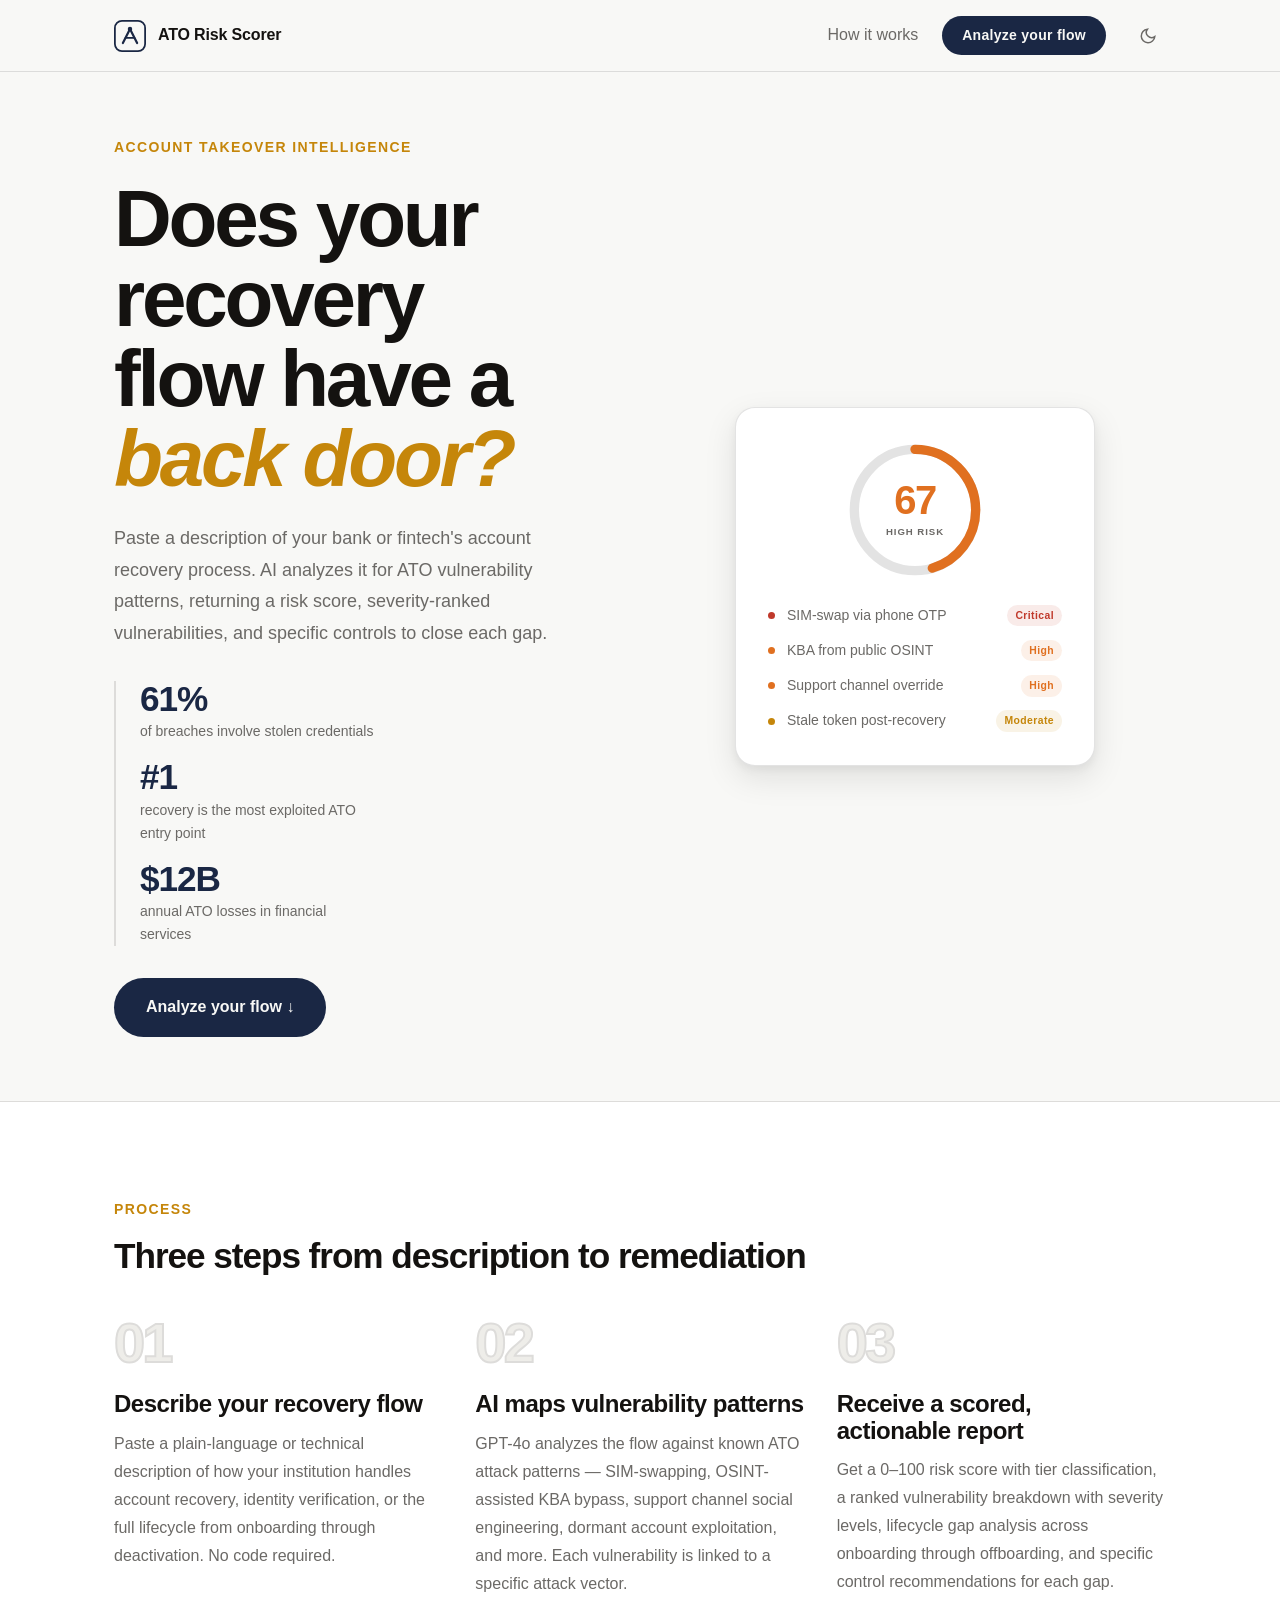
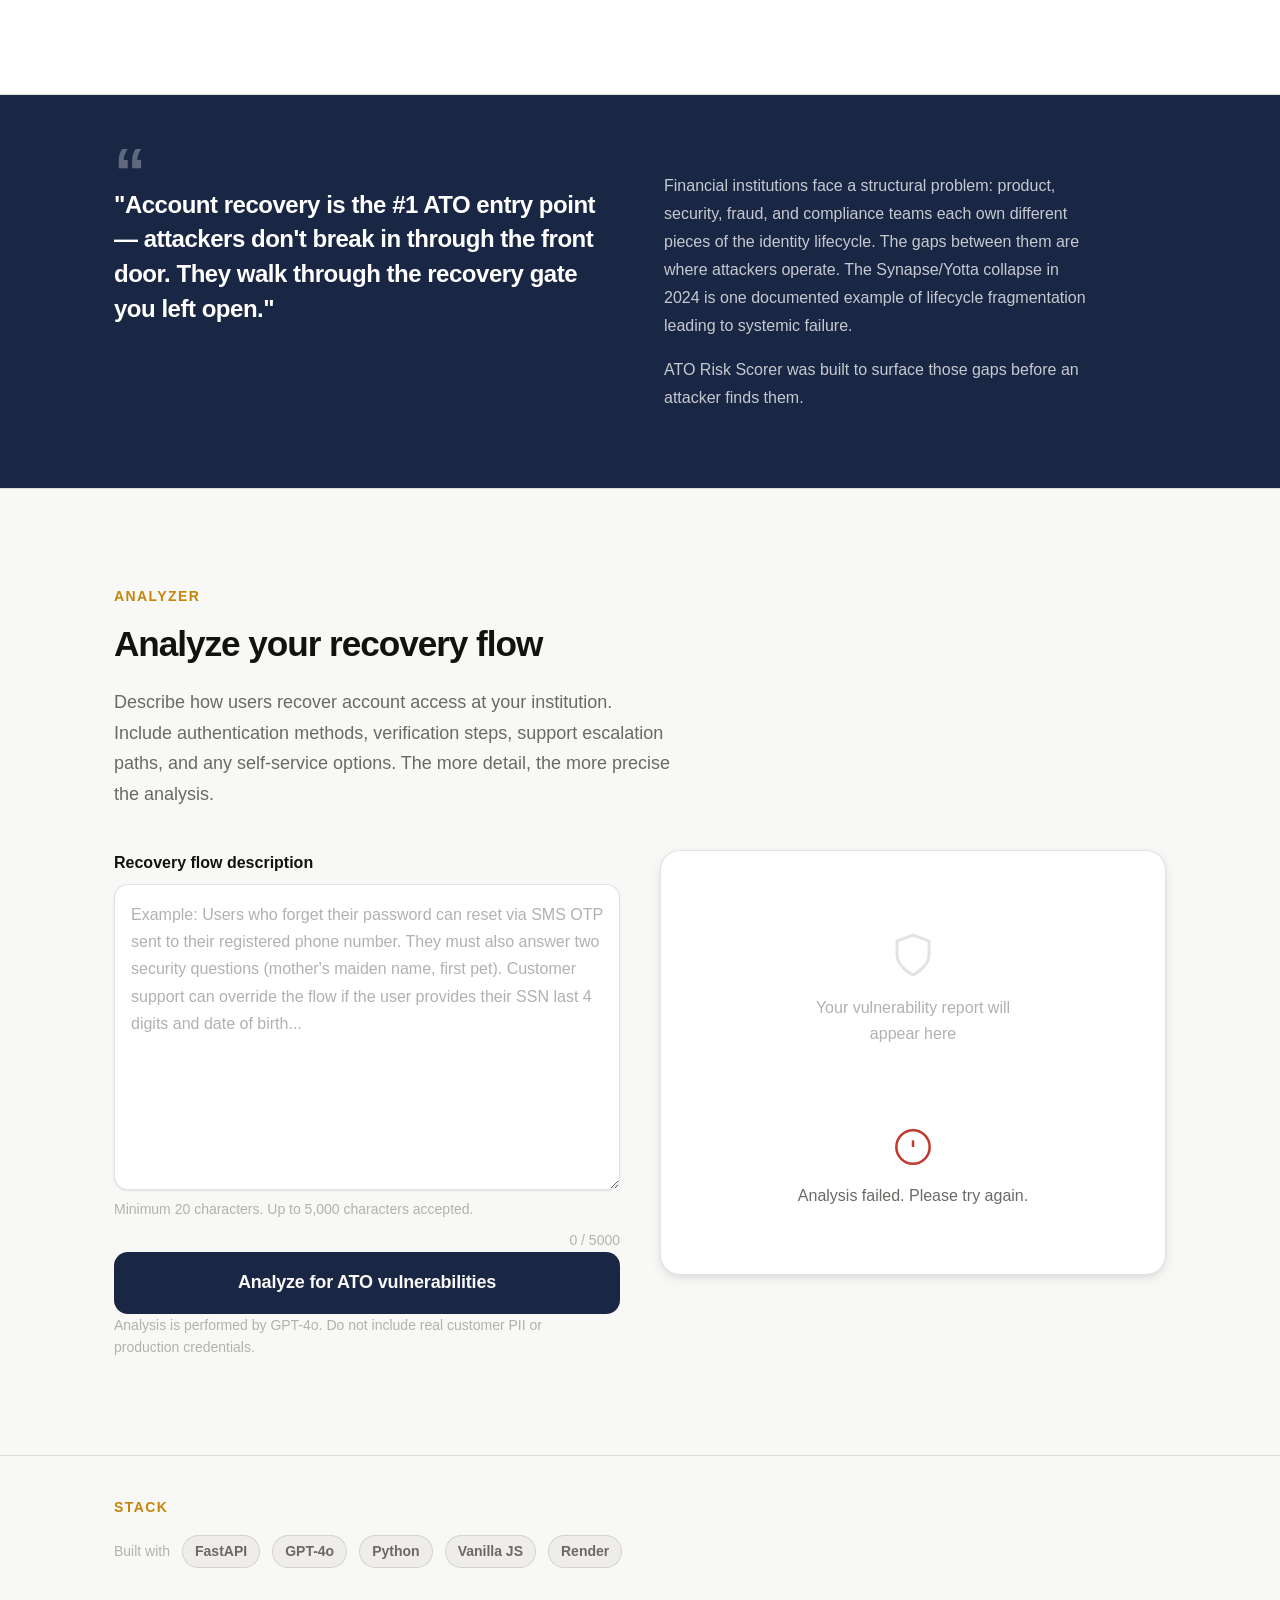
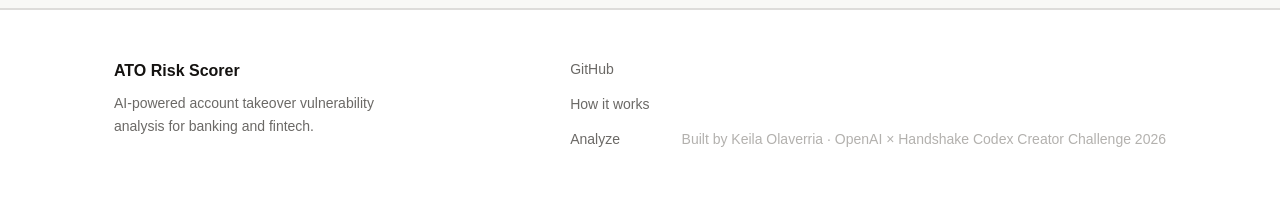
==== index.html @ 168bdf67 "Deploy: GitHub Pages static frontend Polished single-page frontend for ATO Risk Scorer. API calls ha" ====
<!DOCTYPE html>
<html lang="en" data-theme="light">
<head>
  <meta charset="UTF-8" />
  <meta name="viewport" content="width=device-width, initial-scale=1.0" />
  <title>ATO Risk Scorer — Account Takeover Vulnerability Analysis</title>
  <meta name="description" content="Paste your bank or fintech's account recovery flow and get an AI-powered risk score, vulnerability breakdown, and remediation controls in seconds." />
  <meta property="og:title" content="ATO Risk Scorer" />
  <meta property="og:description" content="AI-powered account takeover vulnerability analysis for banking and fintech recovery flows." />
  <meta property="og:type" content="website" />

  <!-- Fonts: Cabinet Grotesk (display) + Satoshi (body) via Fontshare -->
  <link href="https://api.fontshare.com/v2/css?f[]=cabinet-grotesk@400,500,600,700,800,900&f[]=satoshi@300,400,500,700&display=swap" rel="stylesheet" />

  <link rel="stylesheet" href="styles.css" />
  <link rel="icon" href="favicon.svg" type="image/svg+xml" />
</head>
<body>

  <!-- NAV -->
  <header class="nav" role="banner">
    <div class="nav-inner">
      <a href="/" class="nav-logo" aria-label="ATO Risk Scorer home">
        <svg class="logo-mark" viewBox="0 0 36 36" fill="none" aria-hidden="true">
          <rect x="1" y="1" width="34" height="34" rx="8" stroke="currentColor" stroke-width="2"/>
          <path d="M10 26 L18 10 L26 26" stroke="currentColor" stroke-width="2.5" stroke-linecap="round" stroke-linejoin="round"/>
          <path d="M13 20 L23 20" stroke="currentColor" stroke-width="2" stroke-linecap="round"/>
          <circle cx="18" cy="10" r="2.5" fill="currentColor"/>
        </svg>
        <span class="logo-text">ATO Risk Scorer</span>
      </a>
      <nav class="nav-links" aria-label="Primary navigation">
        <a href="#how-it-works">How it works</a>
        <a href="#analyze" class="nav-cta">Analyze your flow</a>
      </nav>
      <button class="theme-toggle" data-theme-toggle aria-label="Switch to dark mode" title="Toggle theme">
        <svg width="18" height="18" viewBox="0 0 24 24" fill="none" stroke="currentColor" stroke-width="2"><path d="M21 12.79A9 9 0 1 1 11.21 3 7 7 0 0 0 21 12.79z"/></svg>
      </button>
    </div>
  </header>

  <main id="main-content">

    <!-- HERO -->
    <section class="hero" aria-labelledby="hero-headline">
      <div class="hero-inner">
        <div class="hero-left">
        <div class="hero-label">Account Takeover Intelligence</div>
        <h1 class="hero-headline" id="hero-headline">
          Does your recovery<br/>flow have a<br/>
          <em class="headline-accent">back door?</em>
        </h1>
        <p class="hero-sub">
          Paste a description of your bank or fintech's account recovery process.
          AI analyzes it for ATO vulnerability patterns, returning a risk score,
          severity-ranked vulnerabilities, and specific controls to close each gap.
        </p>
        <div class="hero-stats">
          <div class="stat">
            <span class="stat-num">61%</span>
            <span class="stat-label">of breaches involve stolen credentials</span>
          </div>
          <div class="stat">
            <span class="stat-num">#1</span>
            <span class="stat-label">recovery is the most exploited ATO entry point</span>
          </div>
          <div class="stat">
            <span class="stat-num">$12B</span>
            <span class="stat-label">annual ATO losses in financial services</span>
          </div>
        </div>
        <a href="#analyze" class="btn-primary hero-cta">Analyze your flow &darr;</a>
      </div>
      <div class="hero-visual" aria-hidden="true">
        <div class="risk-gauge-demo">
          <div class="gauge-ring">
            <svg viewBox="0 0 120 120" class="gauge-svg">
              <circle cx="60" cy="60" r="52" fill="none" stroke="var(--color-border)" stroke-width="8"/>
              <circle cx="60" cy="60" r="52" fill="none" stroke="var(--color-risk-high)"
                stroke-width="8" stroke-dasharray="230 327" stroke-dashoffset="82"
                stroke-linecap="round" class="gauge-arc"/>
            </svg>
            <div class="gauge-label">
              <span class="gauge-score">67</span>
              <span class="gauge-tier">HIGH RISK</span>
            </div>
          </div>
          <div class="demo-vulns">
            <div class="demo-vuln critical">
              <span class="vuln-dot"></span>
              <span>SIM-swap via phone OTP</span>
              <span class="vuln-sev">Critical</span>
            </div>
            <div class="demo-vuln high">
              <span class="vuln-dot"></span>
              <span>KBA from public OSINT</span>
              <span class="vuln-sev">High</span>
            </div>
            <div class="demo-vuln high">
              <span class="vuln-dot"></span>
              <span>Support channel override</span>
              <span class="vuln-sev">High</span>
            </div>
            <div class="demo-vuln moderate">
              <span class="vuln-dot"></span>
              <span>Stale token post-recovery</span>
              <span class="vuln-sev">Moderate</span>
            </div>
          </div>
        </div>
      </div>
    </section>

    <!-- HOW IT WORKS -->
    <section class="how-it-works" id="how-it-works" aria-labelledby="hiw-title">
      <div class="section-inner">
        <div class="section-label">Process</div>
        <h2 class="section-title" id="hiw-title">Three steps from description to remediation</h2>
        <div class="steps">
          <div class="step">
            <div class="step-num">01</div>
            <div class="step-content">
              <h3>Describe your recovery flow</h3>
              <p>Paste a plain-language or technical description of how your institution handles account recovery, identity verification, or the full lifecycle from onboarding through deactivation. No code required.</p>
            </div>
          </div>
          <div class="step">
            <div class="step-num">02</div>
            <div class="step-content">
              <h3>AI maps vulnerability patterns</h3>
              <p>GPT-4o analyzes the flow against known ATO attack patterns — SIM-swapping, OSINT-assisted KBA bypass, support channel social engineering, dormant account exploitation, and more. Each vulnerability is linked to a specific attack vector.</p>
            </div>
          </div>
          <div class="step">
            <div class="step-num">03</div>
            <div class="step-content">
              <h3>Receive a scored, actionable report</h3>
              <p>Get a 0–100 risk score with tier classification, a ranked vulnerability breakdown with severity levels, lifecycle gap analysis across onboarding through offboarding, and specific control recommendations for each gap.</p>
            </div>
          </div>
        </div>
      </div>
    </section>

    <!-- CONTEXT CALLOUT -->
    <section class="callout-strip" aria-label="Why this matters">
      <div class="section-inner">
        <blockquote class="callout-quote">
          <p>"Account recovery is the #1 ATO entry point — attackers don't break in through the front door. They walk through the recovery gate you left open."</p>
        </blockquote>
        <div class="callout-context">
          <p>Financial institutions face a structural problem: product, security, fraud, and compliance teams each own different pieces of the identity lifecycle. The gaps between them are where attackers operate. The Synapse/Yotta collapse in 2024 is one documented example of lifecycle fragmentation leading to systemic failure.</p>
          <p>ATO Risk Scorer was built to surface those gaps before an attacker finds them.</p>
        </div>
      </div>
    </section>

    <!-- ANALYZER -->
    <section class="analyzer-section" id="analyze" aria-labelledby="analyzer-title">
      <div class="section-inner">
        <div class="section-label">Analyzer</div>
        <h2 class="section-title" id="analyzer-title">Analyze your recovery flow</h2>
        <p class="section-sub">Describe how users recover account access at your institution. Include authentication methods, verification steps, support escalation paths, and any self-service options. The more detail, the more precise the analysis.</p>

        <div class="analyzer-layout">
          <div class="analyzer-form-col">
            <form id="analyze-form" novalidate>
              <div class="form-group">
                <label for="flow-input">Recovery flow description</label>
                <textarea
                  id="flow-input"
                  name="flow_description"
                  rows="10"
                  placeholder="Example: Users who forget their password can reset via SMS OTP sent to their registered phone number. They must also answer two security questions (mother's maiden name, first pet). Customer support can override the flow if the user provides their SSN last 4 digits and date of birth..."
                  required
                  minlength="20"
                  maxlength="5000"
                  aria-describedby="flow-hint"
                ></textarea>
                <span class="form-hint" id="flow-hint">Minimum 20 characters. Up to 5,000 characters accepted.</span>
                <div class="char-count" aria-live="polite"><span id="char-num">0</span> / 5000</div>
              </div>
              <button type="submit" class="btn-primary submit-btn" id="submit-btn">
                <span class="btn-text">Analyze for ATO vulnerabilities</span>
                <span class="btn-loading" hidden>
                  <svg class="spinner" viewBox="0 0 24 24" fill="none" aria-hidden="true">
                    <circle cx="12" cy="12" r="10" stroke="currentColor" stroke-width="3" stroke-dasharray="31.4" stroke-dashoffset="10"/>
                  </svg>
                  Analyzing...
                </span>
              </button>
              <p class="form-disclaimer">Analysis is performed by GPT-4o. Do not include real customer PII or production credentials.</p>
            </form>
          </div>

          <!-- RESULTS PANEL -->
          <div class="results-col" id="results-panel" aria-live="polite" aria-atomic="true">
            <div class="results-empty" id="results-empty">
              <svg width="48" height="48" viewBox="0 0 24 24" fill="none" stroke="currentColor" stroke-width="1.5" aria-hidden="true"><path d="M12 22s8-4 8-10V5l-8-3-8 3v7c0 6 8 10 8 10z"/></svg>
              <p>Your vulnerability report will appear here</p>
            </div>

            <div class="results-content" id="results-content" hidden>
              <!-- Score header -->
              <div class="score-header" id="score-header">
                <div class="score-ring-wrap">
                  <svg class="score-ring" viewBox="0 0 120 120" aria-hidden="true">
                    <circle cx="60" cy="60" r="52" fill="none" stroke="var(--color-border)" stroke-width="8"/>
                    <circle cx="60" cy="60" r="52" fill="none" stroke="var(--score-arc-color, var(--color-risk-high))"
                      stroke-width="8" stroke-dasharray="0 327" stroke-dashoffset="82"
                      stroke-linecap="round" class="score-arc" id="score-arc"/>
                  </svg>
                  <div class="score-ring-label">
                    <span class="score-number" id="score-number">0</span>
                    <span class="score-unit">/ 100</span>
                  </div>
                </div>
                <div class="score-meta">
                  <div class="score-tier" id="score-tier">—</div>
                  <p class="score-summary" id="score-summary"></p>
                </div>
              </div>

              <!-- Lifecycle gaps -->
              <div class="lifecycle-section">
                <h3 class="results-section-title">Lifecycle Gap Analysis</h3>
                <div class="lifecycle-grid" id="lifecycle-grid"></div>
              </div>

              <!-- Vulnerabilities -->
              <div class="vulnerabilities-section">
                <h3 class="results-section-title">Vulnerability Breakdown</h3>
                <div class="vuln-list" id="vuln-list"></div>
              </div>

              <!-- Controls -->
              <div class="controls-section">
                <h3 class="results-section-title">Priority Controls</h3>
                <ul class="controls-list" id="controls-list"></ul>
              </div>
            </div>

            <!-- Error state -->
            <div class="results-error" id="results-error" hidden>
              <svg width="40" height="40" viewBox="0 0 24 24" fill="none" stroke="currentColor" stroke-width="1.5" aria-hidden="true"><circle cx="12" cy="12" r="10"/><line x1="12" y1="8" x2="12" y2="12"/><line x1="12" y1="16" x2="12.01" y2="16"/></svg>
              <p id="error-message">Analysis failed. Please try again.</p>
            </div>
          </div>
        </div>
      </div>
    </section>

    <!-- BUILT WITH -->
    <section class="built-with" aria-label="Technology stack">
      <div class="section-inner">
        <div class="section-label">Stack</div>
        <div class="built-with-row">
          <span>Built with</span>
          <span class="stack-tag">FastAPI</span>
          <span class="stack-tag">GPT-4o</span>
          <span class="stack-tag">Python</span>
          <span class="stack-tag">Vanilla JS</span>
          <span class="stack-tag">Render</span>
        </div>
      </div>
    </section>

  </main>

  <!-- FOOTER -->
  <footer class="footer" role="contentinfo">
    <div class="footer-inner">
      <div class="footer-brand">
        <span class="footer-logo-text">ATO Risk Scorer</span>
        <p>AI-powered account takeover vulnerability analysis for banking and fintech.</p>
      </div>
      <div class="footer-links">
        <a href="https://github.com/Keila0323/ato-risk-scorer" target="_blank" rel="noopener noreferrer">GitHub</a>
        <a href="#how-it-works">How it works</a>
        <a href="#analyze">Analyze</a>
      </div>
      <p class="footer-credit">Built by Keila Olaverria &middot; OpenAI × Handshake Codex Creator Challenge 2026</p>
    </div>
  </footer>

  <script src="app.js" defer></script>
</body>
</html>
---- styles.css ----
/* ============================================================
   ATO RISK SCORER — Design System
   Palette: Deep slate navy + white + amber accent
   Concept: Financial security intelligence — precise, authoritative, clean
   Fonts: Cabinet Grotesk (display) + Satoshi (body)
   ============================================================ */

/* --- TOKENS --- */
:root,
[data-theme='light'] {
  /* Surfaces */
  --color-bg: #f8f8f6;
  --color-surface: #ffffff;
  --color-surface-2: #f4f3f0;
  --color-surface-offset: #eeede9;
  --color-surface-dynamic: #e5e4e0;
  --color-divider: #dddcda;
  --color-border: rgba(30, 28, 24, 0.12);

  /* Text */
  --color-text: #141210;
  --color-text-muted: #6b6966;
  --color-text-faint: #b3b1ae;
  --color-text-inverse: #f8f8f6;

  /* Primary — Deep slate navy */
  --color-primary: #1a2744;
  --color-primary-hover: #0f1a30;
  --color-primary-highlight: rgba(26, 39, 68, 0.08);

  /* Accent — Amber / Gold */
  --color-accent: #c5860a;
  --color-accent-hover: #a06a05;
  --color-accent-light: #fef3db;

  /* Risk tiers */
  --color-risk-critical: #c0392b;
  --color-risk-high: #e07020;
  --color-risk-moderate: #c5860a;
  --color-risk-low: #27855c;

  /* Radius */
  --radius-sm: 0.375rem;
  --radius-md: 0.5rem;
  --radius-lg: 0.875rem;
  --radius-xl: 1.25rem;
  --radius-full: 9999px;

  /* Shadows */
  --shadow-sm: 0 1px 3px rgba(20, 18, 16, 0.06), 0 1px 2px rgba(20, 18, 16, 0.04);
  --shadow-md: 0 4px 12px rgba(20, 18, 16, 0.08), 0 2px 4px rgba(20, 18, 16, 0.04);
  --shadow-lg: 0 12px 32px rgba(20, 18, 16, 0.10), 0 4px 8px rgba(20, 18, 16, 0.05);

  /* Type */
  --font-display: 'Cabinet Grotesk', 'Helvetica Neue', sans-serif;
  --font-body: 'Satoshi', 'Inter', sans-serif;

  /* Type scale */
  --text-xs: clamp(0.75rem, 0.7rem + 0.25vw, 0.875rem);
  --text-sm: clamp(0.875rem, 0.8rem + 0.35vw, 1rem);
  --text-base: clamp(1rem, 0.95rem + 0.25vw, 1.125rem);
  --text-lg: clamp(1.125rem, 1rem + 0.75vw, 1.5rem);
  --text-xl: clamp(1.5rem, 1.2rem + 1.25vw, 2.25rem);
  --text-2xl: clamp(2rem, 1.2rem + 2.5vw, 3.5rem);
  --text-3xl: clamp(2.5rem, 1rem + 5vw, 5.5rem);

  /* Spacing */
  --space-1: 0.25rem;
  --space-2: 0.5rem;
  --space-3: 0.75rem;
  --space-4: 1rem;
  --space-5: 1.25rem;
  --space-6: 1.5rem;
  --space-8: 2rem;
  --space-10: 2.5rem;
  --space-12: 3rem;
  --space-16: 4rem;
  --space-20: 5rem;
  --space-24: 6rem;

  /* Layout */
  --content-default: 1100px;
  --content-narrow: 680px;

  /* Transitions */
  --ease-out: cubic-bezier(0.16, 1, 0.3, 1);
  --transition: 180ms var(--ease-out);
}

[data-theme='dark'] {
  --color-bg: #0e0d0c;
  --color-surface: #141210;
  --color-surface-2: #1a1918;
  --color-surface-offset: #1f1e1c;
  --color-surface-dynamic: #2a2927;
  --color-divider: #2e2d2b;
  --color-border: rgba(255, 255, 255, 0.1);
  --color-text: #e8e6e3;
  --color-text-muted: #837f7b;
  --color-text-faint: #4a4845;
  --color-text-inverse: #141210;
  --color-primary: #8fa8d4;
  --color-primary-hover: #b5c8e8;
  --color-primary-highlight: rgba(143, 168, 212, 0.12);
  --color-accent: #e8a82a;
  --color-accent-hover: #f5c060;
  --color-accent-light: rgba(232, 168, 42, 0.12);
  --shadow-sm: 0 1px 3px rgba(0, 0, 0, 0.25);
  --shadow-md: 0 4px 12px rgba(0, 0, 0, 0.35);
  --shadow-lg: 0 12px 32px rgba(0, 0, 0, 0.5);
  --color-risk-critical: #e05a4d;
  --color-risk-high: #f08040;
  --color-risk-moderate: #e8a82a;
  --color-risk-low: #4aad7e;
}

@media (prefers-color-scheme: dark) {
  :root:not([data-theme]) {
    --color-bg: #0e0d0c;
    --color-surface: #141210;
    --color-surface-2: #1a1918;
    --color-surface-offset: #1f1e1c;
    --color-surface-dynamic: #2a2927;
    --color-divider: #2e2d2b;
    --color-border: rgba(255, 255, 255, 0.1);
    --color-text: #e8e6e3;
    --color-text-muted: #837f7b;
    --color-text-faint: #4a4845;
    --color-text-inverse: #141210;
    --color-primary: #8fa8d4;
    --color-primary-hover: #b5c8e8;
    --color-primary-highlight: rgba(143, 168, 212, 0.12);
    --color-accent: #e8a82a;
    --color-accent-hover: #f5c060;
    --color-accent-light: rgba(232, 168, 42, 0.12);
    --shadow-sm: 0 1px 3px rgba(0, 0, 0, 0.25);
    --shadow-md: 0 4px 12px rgba(0, 0, 0, 0.35);
    --shadow-lg: 0 12px 32px rgba(0, 0, 0, 0.5);
    --color-risk-critical: #e05a4d;
    --color-risk-high: #f08040;
    --color-risk-moderate: #e8a82a;
    --color-risk-low: #4aad7e;
  }
}

/* --- BASE RESET --- */
*, *::before, *::after { box-sizing: border-box; margin: 0; padding: 0; }

html {
  -webkit-text-size-adjust: none;
  text-size-adjust: none;
  -webkit-font-smoothing: antialiased;
  -moz-osx-font-smoothing: grayscale;
  text-rendering: optimizeLegibility;
  scroll-behavior: smooth;
  scroll-padding-top: 80px;
}

body {
  min-height: 100dvh;
  font-family: var(--font-body);
  font-size: var(--text-base);
  line-height: 1.65;
  color: var(--color-text);
  background-color: var(--color-bg);
}

img, picture, video, canvas, svg { display: block; max-width: 100%; }
ul[role='list'], ol[role='list'] { list-style: none; }
input, button, textarea, select { font: inherit; color: inherit; }
h1, h2, h3, h4, h5, h6 { text-wrap: balance; line-height: 1.1; }
p, li { text-wrap: pretty; max-width: 72ch; }

button { cursor: pointer; background: none; border: none; }

a, button, [role='button'], input, textarea, select {
  transition: color var(--transition), background var(--transition),
    border-color var(--transition), box-shadow var(--transition), opacity var(--transition);
}
:focus-visible {
  outline: 2px solid var(--color-accent);
  outline-offset: 3px;
  border-radius: var(--radius-sm);
}

::selection { background: var(--color-accent-light); color: var(--color-text); }

@media (prefers-reduced-motion: reduce) {
  *, *::before, *::after {
    animation-duration: 0.01ms !important;
    animation-iteration-count: 1 !important;
    transition-duration: 0.01ms !important;
    scroll-behavior: auto !important;
  }
}

/* ============================================================
   NAV
   ============================================================ */
.nav {
  position: sticky;
  top: 0;
  z-index: 100;
  background: color-mix(in oklab, var(--color-bg) 92%, transparent);
  backdrop-filter: blur(12px);
  -webkit-backdrop-filter: blur(12px);
  border-bottom: 1px solid var(--color-border);
}

.nav-inner {
  max-width: var(--content-default);
  margin: 0 auto;
  padding: var(--space-4) var(--space-6);
  display: flex;
  align-items: center;
  gap: var(--space-6);
}

.nav-logo {
  display: flex;
  align-items: center;
  gap: var(--space-3);
  text-decoration: none;
  color: var(--color-text);
  font-family: var(--font-display);
  font-weight: 700;
  font-size: var(--text-sm);
  letter-spacing: -0.01em;
  flex-shrink: 0;
}

.logo-mark {
  width: 32px;
  height: 32px;
  color: var(--color-primary);
  flex-shrink: 0;
}

.nav-links {
  display: flex;
  align-items: center;
  gap: var(--space-6);
  margin-left: auto;
}

.nav-links a {
  font-size: var(--text-sm);
  font-weight: 500;
  color: var(--color-text-muted);
  text-decoration: none;
}
.nav-links a:hover { color: var(--color-text); }

.nav-cta {
  background: var(--color-primary) !important;
  color: var(--color-text-inverse) !important;
  padding: var(--space-2) var(--space-5);
  border-radius: var(--radius-full);
  font-size: var(--text-xs) !important;
  font-weight: 600 !important;
  letter-spacing: 0.02em;
}
.nav-cta:hover {
  background: var(--color-primary-hover) !important;
  color: var(--color-text-inverse) !important;
}

.theme-toggle {
  display: flex;
  align-items: center;
  justify-content: center;
  width: 36px;
  height: 36px;
  border-radius: var(--radius-md);
  color: var(--color-text-muted);
  flex-shrink: 0;
}
.theme-toggle:hover {
  background: var(--color-surface-offset);
  color: var(--color-text);
}

/* ============================================================
   LAYOUT HELPERS
   ============================================================ */
.section-inner {
  max-width: var(--content-default);
  margin: 0 auto;
  padding-inline: var(--space-6);
}

.section-label {
  font-size: var(--text-xs);
  font-weight: 700;
  letter-spacing: 0.1em;
  text-transform: uppercase;
  color: var(--color-accent);
  margin-bottom: var(--space-4);
}

.section-title {
  font-family: var(--font-display);
  font-size: var(--text-xl);
  font-weight: 800;
  letter-spacing: -0.03em;
  color: var(--color-text);
  margin-bottom: var(--space-6);
}

.section-sub {
  font-size: var(--text-base);
  color: var(--color-text-muted);
  max-width: 56ch;
  margin-bottom: var(--space-10);
  line-height: 1.7;
}

/* ============================================================
   HERO
   ============================================================ */
.hero {
  padding-block: clamp(var(--space-12), 6vw, var(--space-16));
  border-bottom: 1px solid var(--color-divider);
  overflow: hidden;
}

.hero-inner {
  max-width: var(--content-default);
  margin: 0 auto;
  padding-inline: var(--space-6);
  display: grid;
  grid-template-columns: 1fr 1fr;
  gap: var(--space-12);
  align-items: center;
}

.hero-left {
  display: flex;
  flex-direction: column;
  align-items: flex-start;
  gap: 0;
}

.hero-label {
  font-size: var(--text-xs);
  font-weight: 700;
  letter-spacing: 0.1em;
  text-transform: uppercase;
  color: var(--color-accent);
  margin-bottom: var(--space-5);
}

.hero-headline {
  font-family: var(--font-display);
  font-size: var(--text-3xl);
  font-weight: 900;
  letter-spacing: -0.04em;
  line-height: 1.0;
  color: var(--color-text);
  margin-bottom: var(--space-6);
}

.headline-accent {
  font-style: italic;
  color: var(--color-accent);
}

.hero-sub {
  font-size: var(--text-base);
  color: var(--color-text-muted);
  line-height: 1.75;
  max-width: 46ch;
  margin-bottom: var(--space-8);
}

.hero-stats {
  display: flex;
  flex-direction: column;
  gap: var(--space-4);
  margin-bottom: var(--space-8);
  border-left: 2px solid var(--color-divider);
  padding-left: var(--space-6);
}

.stat { display: flex; flex-direction: column; gap: var(--space-1); }
.stat-num {
  font-family: var(--font-display);
  font-size: var(--text-xl);
  font-weight: 800;
  letter-spacing: -0.03em;
  color: var(--color-primary);
  line-height: 1;
}
.stat-label {
  font-size: var(--text-xs);
  color: var(--color-text-muted);
  max-width: 30ch;
}

.hero-cta { align-self: flex-start; }

/* Right col — visual */
.hero-visual {
  display: flex;
  justify-content: center;
  align-items: center;
}

/* Demo risk card */
.risk-gauge-demo {
  background: var(--color-surface);
  border: 1px solid var(--color-border);
  border-radius: var(--radius-xl);
  padding: var(--space-8);
  box-shadow: var(--shadow-lg);
  width: 100%;
  max-width: 360px;
}

.gauge-ring {
  position: relative;
  width: 140px;
  height: 140px;
  margin: 0 auto var(--space-6);
}

.gauge-svg { width: 100%; height: 100%; transform: rotate(-90deg); }

.gauge-arc {
  transition: stroke-dasharray 1.5s var(--ease-out);
}

.gauge-label {
  position: absolute;
  inset: 0;
  display: flex;
  flex-direction: column;
  align-items: center;
  justify-content: center;
}

.gauge-score {
  font-family: var(--font-display);
  font-size: 2.5rem;
  font-weight: 900;
  letter-spacing: -0.04em;
  color: var(--color-risk-high);
  line-height: 1;
}

.gauge-tier {
  font-size: 0.6rem;
  font-weight: 700;
  letter-spacing: 0.1em;
  text-transform: uppercase;
  color: var(--color-text-muted);
  margin-top: var(--space-1);
}

.demo-vulns {
  display: flex;
  flex-direction: column;
  gap: var(--space-3);
}

.demo-vuln {
  display: flex;
  align-items: center;
  gap: var(--space-3);
  font-size: var(--text-xs);
  color: var(--color-text-muted);
}

.demo-vuln span:nth-child(2) { flex: 1; }

.vuln-dot {
  width: 7px;
  height: 7px;
  border-radius: 50%;
  flex-shrink: 0;
}

.demo-vuln.critical .vuln-dot { background: var(--color-risk-critical); }
.demo-vuln.high .vuln-dot { background: var(--color-risk-high); }
.demo-vuln.moderate .vuln-dot { background: var(--color-risk-moderate); }
.demo-vuln.low .vuln-dot { background: var(--color-risk-low); }

.vuln-sev {
  font-size: 0.65rem;
  font-weight: 700;
  letter-spacing: 0.04em;
  padding: 2px var(--space-2);
  border-radius: var(--radius-full);
}

.demo-vuln.critical .vuln-sev { color: var(--color-risk-critical); background: rgba(192,57,43,0.1); }
.demo-vuln.high .vuln-sev { color: var(--color-risk-high); background: rgba(224,112,32,0.1); }
.demo-vuln.moderate .vuln-sev { color: var(--color-risk-moderate); background: rgba(197,134,10,0.1); }
.demo-vuln.low .vuln-sev { color: var(--color-risk-low); background: rgba(39,133,92,0.1); }

/* ============================================================
   HOW IT WORKS
   ============================================================ */
.how-it-works {
  padding-block: clamp(var(--space-16), 8vw, var(--space-24));
  background: var(--color-surface);
  border-bottom: 1px solid var(--color-divider);
}

.steps {
  display: grid;
  grid-template-columns: repeat(3, 1fr);
  gap: var(--space-8);
  margin-top: var(--space-10);
}

.step {
  display: flex;
  flex-direction: column;
  gap: var(--space-5);
}

.step-num {
  font-family: var(--font-display);
  font-size: 3.5rem;
  font-weight: 900;
  letter-spacing: -0.05em;
  line-height: 1;
  color: var(--color-surface-offset);
  -webkit-text-stroke: 2px var(--color-divider);
}

[data-theme='dark'] .step-num {
  color: transparent;
  -webkit-text-stroke: 2px var(--color-divider);
}

.step-content h3 {
  font-family: var(--font-display);
  font-size: var(--text-lg);
  font-weight: 700;
  letter-spacing: -0.02em;
  color: var(--color-text);
  margin-bottom: var(--space-3);
}

.step-content p {
  font-size: var(--text-sm);
  color: var(--color-text-muted);
  line-height: 1.75;
}

/* ============================================================
   CALLOUT STRIP
   ============================================================ */
.callout-strip {
  padding-block: clamp(var(--space-12), 6vw, var(--space-20));
  background: var(--color-primary);
  color: var(--color-text-inverse);
  border-bottom: 1px solid var(--color-divider);
}

.callout-strip .section-inner {
  display: grid;
  grid-template-columns: 1fr 1fr;
  gap: var(--space-12);
  align-items: start;
}

.callout-quote {
  font-family: var(--font-display);
  font-size: var(--text-lg);
  font-weight: 700;
  letter-spacing: -0.02em;
  line-height: 1.45;
  color: #ffffff;
  border: none;
  padding: 0;
}

.callout-quote::before {
  content: '\201C';
  font-size: 4rem;
  line-height: 0;
  display: block;
  margin-bottom: var(--space-4);
  color: rgba(255, 255, 255, 0.3);
  font-family: var(--font-display);
}

.callout-context p {
  font-size: var(--text-sm);
  color: rgba(255, 255, 255, 0.75);
  line-height: 1.75;
  max-width: 48ch;
}
.callout-context p + p { margin-top: var(--space-4); }

/* ============================================================
   ANALYZER SECTION
   ============================================================ */
.analyzer-section {
  padding-block: clamp(var(--space-16), 8vw, var(--space-24));
  border-bottom: 1px solid var(--color-divider);
}

.analyzer-layout {
  display: grid;
  grid-template-columns: 1fr 1fr;
  gap: var(--space-10);
  align-items: start;
}

/* Form */
.analyzer-form-col { display: flex; flex-direction: column; gap: var(--space-5); }

.form-group { display: flex; flex-direction: column; gap: var(--space-2); }

.form-group label {
  font-size: var(--text-sm);
  font-weight: 600;
  color: var(--color-text);
}

.form-group textarea {
  width: 100%;
  padding: var(--space-4);
  background: var(--color-surface);
  border: 1.5px solid var(--color-border);
  border-radius: var(--radius-lg);
  font-size: var(--text-sm);
  color: var(--color-text);
  line-height: 1.7;
  resize: vertical;
  min-height: 220px;
  box-shadow: var(--shadow-sm);
}

.form-group textarea:focus {
  outline: none;
  border-color: var(--color-primary);
  box-shadow: 0 0 0 3px var(--color-primary-highlight);
}

.form-group textarea::placeholder { color: var(--color-text-faint); }

.form-hint {
  font-size: var(--text-xs);
  color: var(--color-text-faint);
}

.char-count {
  font-size: var(--text-xs);
  color: var(--color-text-faint);
  text-align: right;
}

.form-disclaimer {
  font-size: var(--text-xs);
  color: var(--color-text-faint);
  line-height: 1.6;
  max-width: none;
}

/* Buttons */
.btn-primary {
  display: inline-flex;
  align-items: center;
  justify-content: center;
  gap: var(--space-2);
  background: var(--color-primary);
  color: var(--color-text-inverse);
  font-family: var(--font-body);
  font-size: var(--text-sm);
  font-weight: 600;
  text-decoration: none;
  border: none;
  border-radius: var(--radius-full);
  padding: var(--space-4) var(--space-8);
  cursor: pointer;
  white-space: nowrap;
}

.btn-primary:hover { background: var(--color-primary-hover); }

.submit-btn {
  width: 100%;
  border-radius: var(--radius-lg);
  padding: var(--space-4);
  font-size: var(--text-base);
  font-weight: 700;
  letter-spacing: -0.01em;
}

.submit-btn:disabled {
  opacity: 0.6;
  cursor: not-allowed;
}

.hero-cta {
  padding: var(--space-4) var(--space-8);
  font-size: var(--text-sm);
}

.spinner {
  width: 18px;
  height: 18px;
  animation: spin 0.8s linear infinite;
  flex-shrink: 0;
}
@keyframes spin { to { transform: rotate(360deg); } }

/* ============================================================
   RESULTS PANEL
   ============================================================ */
.results-col {
  background: var(--color-surface);
  border: 1px solid var(--color-border);
  border-radius: var(--radius-xl);
  padding: var(--space-8);
  box-shadow: var(--shadow-md);
  min-height: 400px;
  display: flex;
  flex-direction: column;
}

/* Empty state */
.results-empty {
  flex: 1;
  display: flex;
  flex-direction: column;
  align-items: center;
  justify-content: center;
  gap: var(--space-4);
  color: var(--color-text-faint);
  text-align: center;
  padding: var(--space-12) var(--space-6);
}
.results-empty p { font-size: var(--text-sm); max-width: 28ch; }
.results-empty svg { opacity: 0.35; }

/* Error state */
.results-error {
  flex: 1;
  display: flex;
  flex-direction: column;
  align-items: center;
  justify-content: center;
  gap: var(--space-4);
  color: var(--color-risk-critical);
  text-align: center;
  padding: var(--space-8);
}
.results-error p { font-size: var(--text-sm); color: var(--color-text-muted); }

/* Score header */
.score-header {
  display: flex;
  align-items: center;
  gap: var(--space-6);
  padding-bottom: var(--space-6);
  border-bottom: 1px solid var(--color-divider);
  margin-bottom: var(--space-6);
}

.score-ring-wrap {
  position: relative;
  width: 100px;
  height: 100px;
  flex-shrink: 0;
}

.score-ring { width: 100%; height: 100%; transform: rotate(-90deg); }

.score-ring-label {
  position: absolute;
  inset: 0;
  display: flex;
  flex-direction: column;
  align-items: center;
  justify-content: center;
}

.score-number {
  font-family: var(--font-display);
  font-size: 1.75rem;
  font-weight: 900;
  letter-spacing: -0.04em;
  line-height: 1;
  color: var(--color-text);
}
.score-unit {
  font-size: 0.65rem;
  color: var(--color-text-faint);
  margin-top: 2px;
}

.score-meta { flex: 1; min-width: 0; }

.score-tier {
  font-family: var(--font-display);
  font-size: var(--text-lg);
  font-weight: 800;
  letter-spacing: -0.03em;
  margin-bottom: var(--space-2);
}

.score-tier.critical { color: var(--color-risk-critical); }
.score-tier.high { color: var(--color-risk-high); }
.score-tier.moderate { color: var(--color-risk-moderate); }
.score-tier.low { color: var(--color-risk-low); }

.score-summary {
  font-size: var(--text-xs);
  color: var(--color-text-muted);
  line-height: 1.65;
  max-width: 40ch;
}

/* Results section titles */
.results-section-title {
  font-family: var(--font-display);
  font-size: var(--text-sm);
  font-weight: 700;
  letter-spacing: 0.04em;
  text-transform: uppercase;
  color: var(--color-text-faint);
  margin-bottom: var(--space-4);
}

/* Lifecycle grid */
.lifecycle-section, .vulnerabilities-section, .controls-section {
  margin-bottom: var(--space-6);
  padding-bottom: var(--space-6);
  border-bottom: 1px solid var(--color-divider);
}
.controls-section { border-bottom: none; margin-bottom: 0; padding-bottom: 0; }

.lifecycle-grid {
  display: grid;
  grid-template-columns: 1fr 1fr;
  gap: var(--space-3);
}

.lifecycle-item {
  background: var(--color-surface-2);
  border-radius: var(--radius-md);
  padding: var(--space-3) var(--space-4);
}

.lifecycle-phase {
  font-size: var(--text-xs);
  font-weight: 700;
  letter-spacing: 0.06em;
  text-transform: uppercase;
  color: var(--color-text-faint);
  margin-bottom: var(--space-1);
}

.lifecycle-text {
  font-size: var(--text-xs);
  color: var(--color-text-muted);
  line-height: 1.6;
  max-width: none;
}

/* Vulnerability cards */
.vuln-list {
  display: flex;
  flex-direction: column;
  gap: var(--space-3);
}

.vuln-card {
  border: 1px solid var(--color-border);
  border-radius: var(--radius-lg);
  overflow: hidden;
}

.vuln-header {
  display: flex;
  align-items: center;
  gap: var(--space-3);
  padding: var(--space-4);
  cursor: pointer;
  background: var(--color-surface-2);
}

.vuln-header:hover { background: var(--color-surface-offset); }

.vuln-badge {
  font-size: 0.65rem;
  font-weight: 700;
  letter-spacing: 0.06em;
  text-transform: uppercase;
  padding: 3px var(--space-2);
  border-radius: var(--radius-full);
  flex-shrink: 0;
}

.sev-critical .vuln-badge { color: var(--color-risk-critical); background: rgba(192,57,43,0.1); }
.sev-high .vuln-badge { color: var(--color-risk-high); background: rgba(224,112,32,0.1); }
.sev-moderate .vuln-badge { color: var(--color-risk-moderate); background: rgba(197,134,10,0.1); }
.sev-low .vuln-badge { color: var(--color-risk-low); background: rgba(39,133,92,0.1); }

.vuln-title {
  font-size: var(--text-xs);
  font-weight: 600;
  color: var(--color-text);
  flex: 1;
  min-width: 0;
}

.vuln-id {
  font-size: 0.6rem;
  color: var(--color-text-faint);
  font-family: monospace;
  flex-shrink: 0;
}

.vuln-chevron {
  width: 14px;
  height: 14px;
  color: var(--color-text-faint);
  flex-shrink: 0;
  transition: transform var(--transition);
}

.vuln-card.open .vuln-chevron { transform: rotate(180deg); }

.vuln-body {
  padding: var(--space-4);
  border-top: 1px solid var(--color-border);
  display: none;
}
.vuln-card.open .vuln-body { display: block; }

.vuln-pattern {
  font-size: var(--text-xs);
  font-weight: 600;
  color: var(--color-accent);
  margin-bottom: var(--space-3);
}

.vuln-body p {
  font-size: var(--text-xs);
  color: var(--color-text-muted);
  line-height: 1.7;
  margin-bottom: var(--space-3);
  max-width: none;
}

.vuln-rec-label {
  font-size: var(--text-xs);
  font-weight: 700;
  color: var(--color-text);
  margin-bottom: var(--space-2);
}

.vuln-rec {
  font-size: var(--text-xs);
  color: var(--color-text-muted);
  line-height: 1.7;
  padding: var(--space-3);
  background: var(--color-surface-2);
  border-radius: var(--radius-md);
  border-left: 3px solid var(--color-risk-low);
  max-width: none;
}

/* Controls */
.controls-list {
  display: flex;
  flex-direction: column;
  gap: var(--space-3);
  list-style: none;
}

.controls-list li {
  display: flex;
  align-items: flex-start;
  gap: var(--space-3);
  font-size: var(--text-xs);
  color: var(--color-text-muted);
  line-height: 1.65;
  max-width: none;
}

.controls-list li::before {
  content: '';
  width: 6px;
  height: 6px;
  border-radius: 50%;
  background: var(--color-accent);
  flex-shrink: 0;
  margin-top: 0.45em;
}

/* ============================================================
   BUILT WITH
   ============================================================ */
.built-with {
  padding-block: var(--space-10);
  border-bottom: 1px solid var(--color-divider);
}

.built-with-row {
  display: flex;
  align-items: center;
  flex-wrap: wrap;
  gap: var(--space-3);
  font-size: var(--text-xs);
  color: var(--color-text-faint);
}

.stack-tag {
  font-size: var(--text-xs);
  font-weight: 600;
  color: var(--color-text-muted);
  background: var(--color-surface-offset);
  border: 1px solid var(--color-border);
  border-radius: var(--radius-full);
  padding: var(--space-1) var(--space-3);
}

/* ============================================================
   FOOTER
   ============================================================ */
.footer {
  padding-block: var(--space-12);
  background: var(--color-surface);
  border-top: 1px solid var(--color-divider);
}

.footer-inner {
  max-width: var(--content-default);
  margin: 0 auto;
  padding-inline: var(--space-6);
  display: grid;
  grid-template-columns: 1fr auto auto;
  gap: var(--space-8);
  align-items: start;
}

.footer-logo-text {
  font-family: var(--font-display);
  font-size: var(--text-sm);
  font-weight: 700;
  color: var(--color-text);
  display: block;
  margin-bottom: var(--space-2);
}

.footer-brand p {
  font-size: var(--text-xs);
  color: var(--color-text-muted);
  max-width: 36ch;
  line-height: 1.65;
}

.footer-links {
  display: flex;
  flex-direction: column;
  gap: var(--space-3);
}
.footer-links a {
  font-size: var(--text-xs);
  color: var(--color-text-muted);
  text-decoration: none;
}
.footer-links a:hover { color: var(--color-text); }

.footer-credit {
  font-size: var(--text-xs);
  color: var(--color-text-faint);
  max-width: none;
  align-self: end;
}

/* ============================================================
   SKELETON (loading state for results panel)
   ============================================================ */
@keyframes shimmer {
  0% { background-position: -200% 0; }
  100% { background-position: 200% 0; }
}
.skeleton {
  background: linear-gradient(90deg,
    var(--color-surface-offset) 25%,
    var(--color-surface-dynamic) 50%,
    var(--color-surface-offset) 75%);
  background-size: 200% 100%;
  animation: shimmer 1.5s ease-in-out infinite;
  border-radius: var(--radius-sm);
}
.skel-bar { height: 1em; margin-bottom: var(--space-2); }
.skel-bar:last-child { width: 60%; }

/* ============================================================
   RESPONSIVE
   ============================================================ */
@media (max-width: 900px) {
  .hero-inner {
    grid-template-columns: 1fr;
    gap: var(--space-10);
  }
  .risk-gauge-demo { max-width: 100%; }

  .steps { grid-template-columns: 1fr; }

  .callout-strip .section-inner { grid-template-columns: 1fr; gap: var(--space-8); }

  .analyzer-layout { grid-template-columns: 1fr; }

  .footer-inner { grid-template-columns: 1fr; }
  .footer-links { flex-direction: row; flex-wrap: wrap; }
}

@media (max-width: 600px) {
  .nav-links a:not(.nav-cta) { display: none; }
  .lifecycle-grid { grid-template-columns: 1fr; }
  .score-header { flex-direction: column; align-items: flex-start; }
}
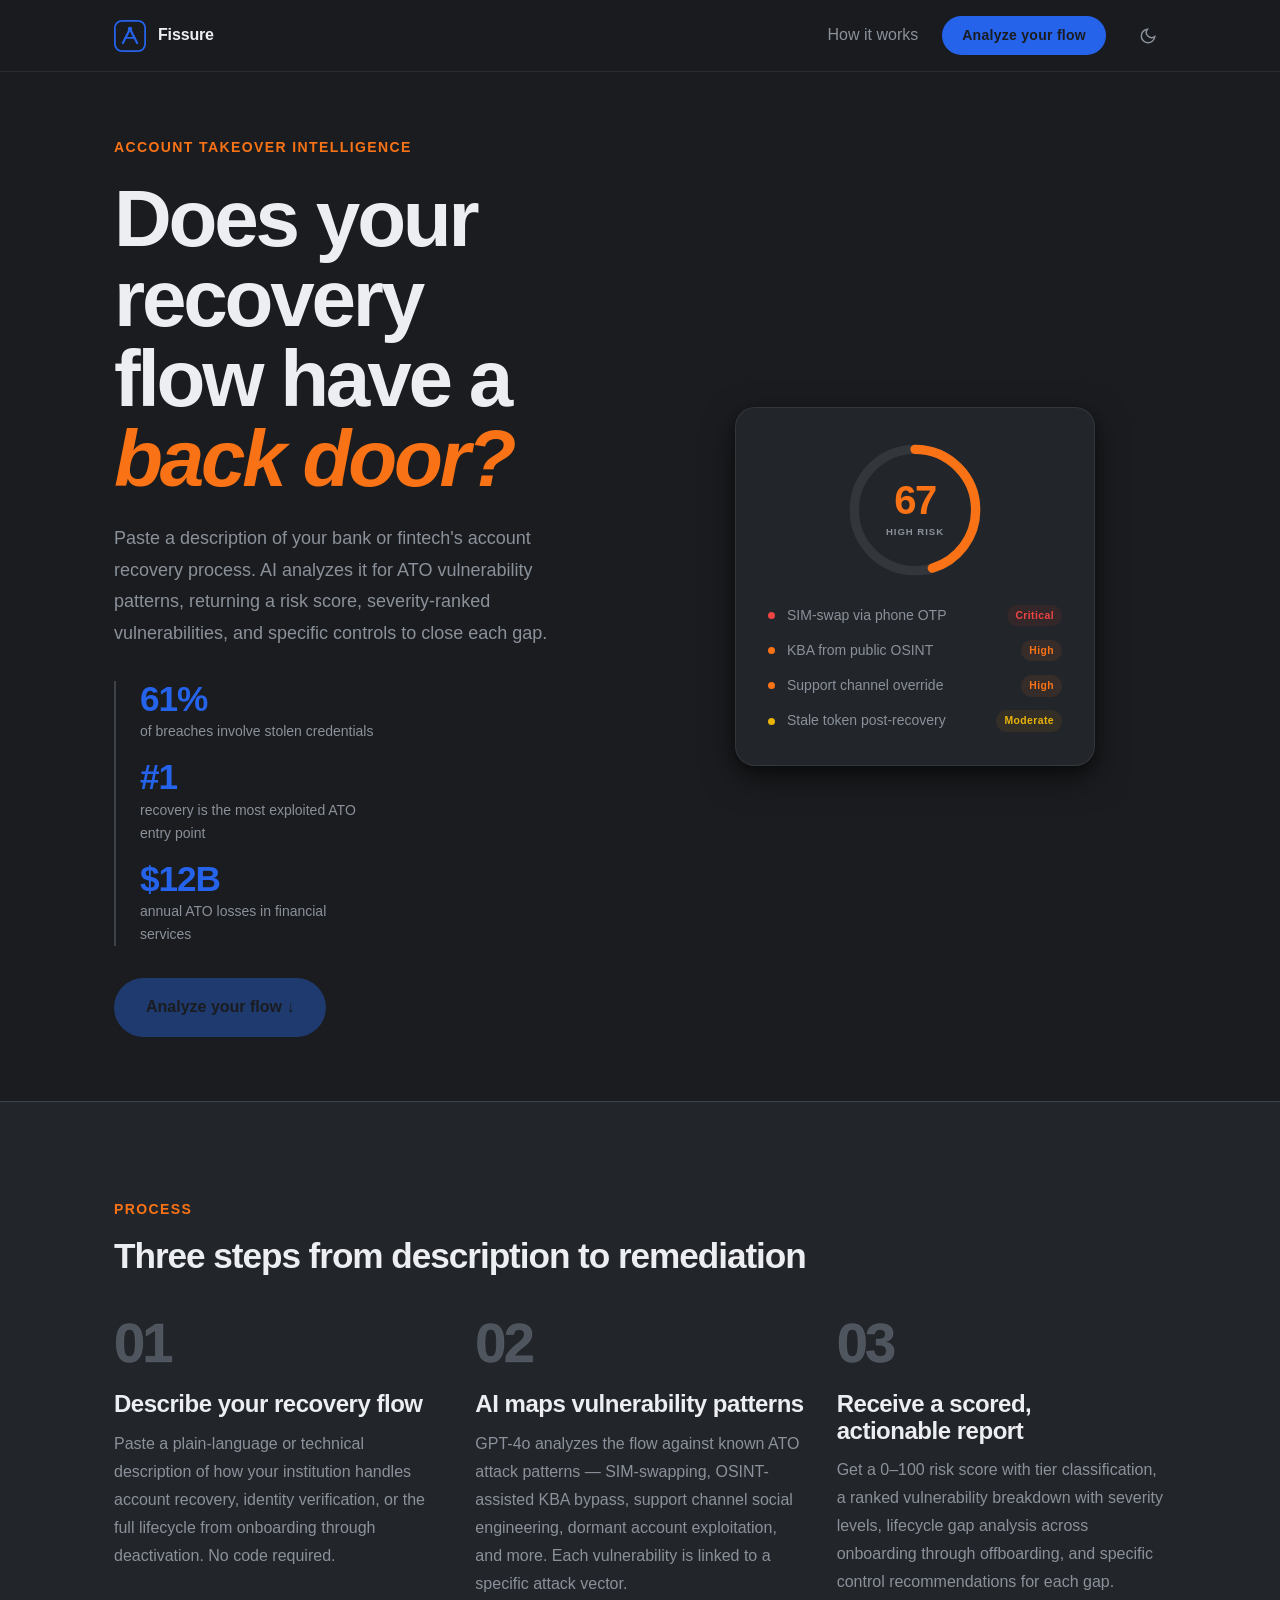
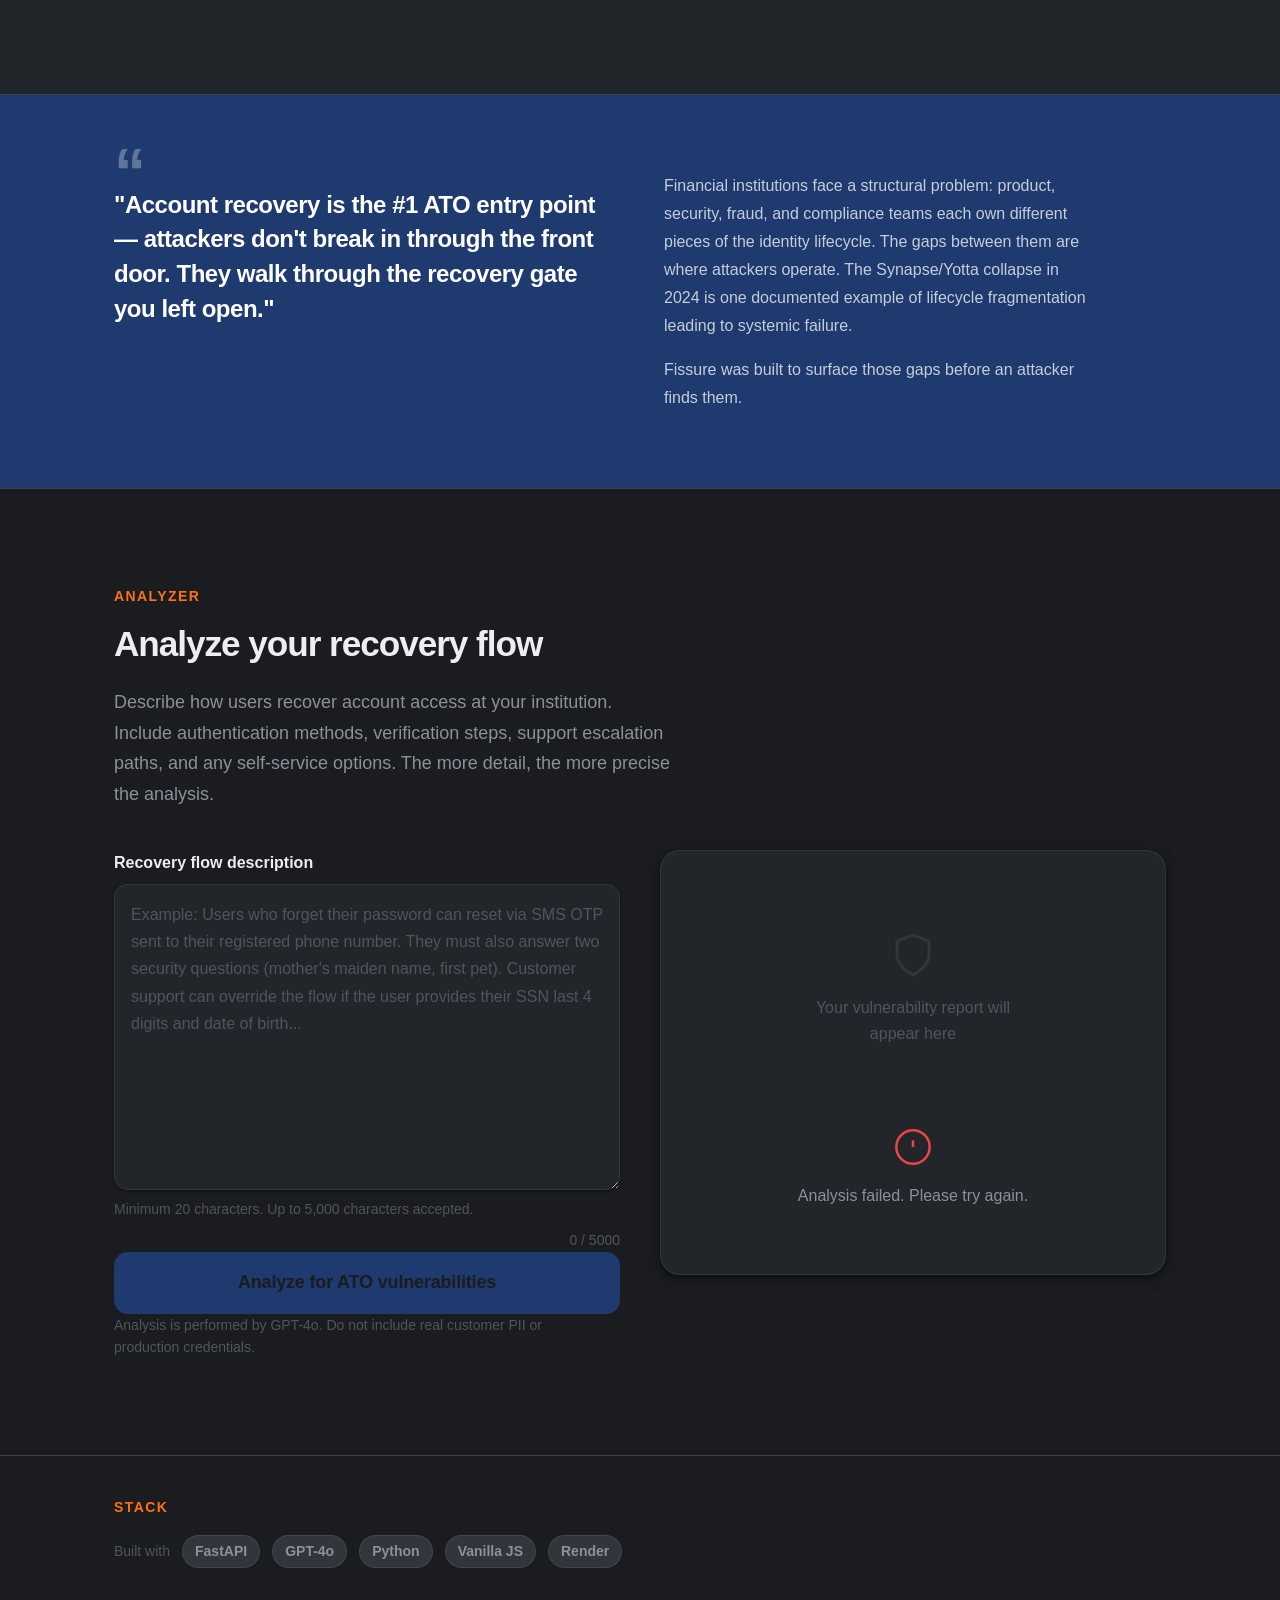
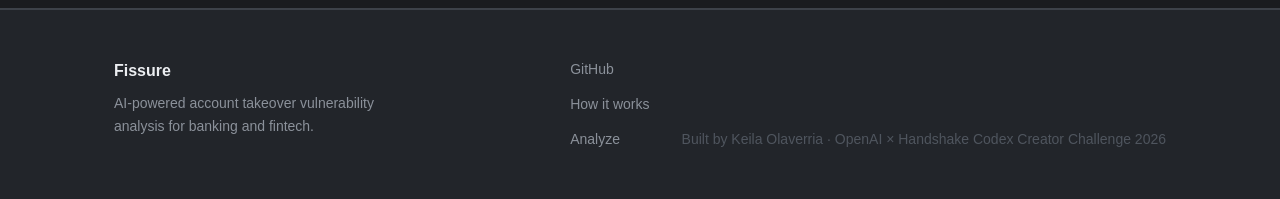
==== commit 12f39e20: "Rebrand: Fissure — dark grey, royal blue, orange palette" ====
--- a/index.html
+++ b/index.html
@@ -3,10 +3,10 @@
 <head>
   <meta charset="UTF-8" />
   <meta name="viewport" content="width=device-width, initial-scale=1.0" />
-  <title>ATO Risk Scorer — Account Takeover Vulnerability Analysis</title>
+  <title>Fissure — Account Takeover Vulnerability Analysis</title>
   <meta name="description" content="Paste your bank or fintech's account recovery flow and get an AI-powered risk score, vulnerability breakdown, and remediation controls in seconds." />
-  <meta property="og:title" content="ATO Risk Scorer" />
-  <meta property="og:description" content="AI-powered account takeover vulnerability analysis for banking and fintech recovery flows." />
+  <meta property="og:title" content="Fissure" />
+  <meta property="og:description" content="AI-powered account takeover vulnerability analysis for banking and fintech." />
   <meta property="og:type" content="website" />
 
   <!-- Fonts: Cabinet Grotesk (display) + Satoshi (body) via Fontshare -->
@@ -20,14 +20,14 @@
   <!-- NAV -->
   <header class="nav" role="banner">
     <div class="nav-inner">
-      <a href="/" class="nav-logo" aria-label="ATO Risk Scorer home">
+      <a href="/" class="nav-logo" aria-label="Fissure home">
         <svg class="logo-mark" viewBox="0 0 36 36" fill="none" aria-hidden="true">
           <rect x="1" y="1" width="34" height="34" rx="8" stroke="currentColor" stroke-width="2"/>
           <path d="M10 26 L18 10 L26 26" stroke="currentColor" stroke-width="2.5" stroke-linecap="round" stroke-linejoin="round"/>
           <path d="M13 20 L23 20" stroke="currentColor" stroke-width="2" stroke-linecap="round"/>
           <circle cx="18" cy="10" r="2.5" fill="currentColor"/>
         </svg>
-        <span class="logo-text">ATO Risk Scorer</span>
+        <span class="logo-text">Fissure</span>
       </a>
       <nav class="nav-links" aria-label="Primary navigation">
         <a href="#how-it-works">How it works</a>
@@ -150,7 +150,7 @@
         </blockquote>
         <div class="callout-context">
           <p>Financial institutions face a structural problem: product, security, fraud, and compliance teams each own different pieces of the identity lifecycle. The gaps between them are where attackers operate. The Synapse/Yotta collapse in 2024 is one documented example of lifecycle fragmentation leading to systemic failure.</p>
-          <p>ATO Risk Scorer was built to surface those gaps before an attacker finds them.</p>
+          <p>Fissure was built to surface those gaps before an attacker finds them.</p>
         </div>
       </div>
     </section>
@@ -271,15 +271,15 @@
   <footer class="footer" role="contentinfo">
     <div class="footer-inner">
       <div class="footer-brand">
-        <span class="footer-logo-text">ATO Risk Scorer</span>
+        <span class="footer-logo-text">Fissure</span>
         <p>AI-powered account takeover vulnerability analysis for banking and fintech.</p>
       </div>
       <div class="footer-links">
-        <a href="https://github.com/Keila0323/ato-risk-scorer" target="_blank" rel="noopener noreferrer">GitHub</a>
+        <a href="https://github.com/Keila0323/fissure" target="_blank" rel="noopener noreferrer">GitHub</a>
         <a href="#how-it-works">How it works</a>
         <a href="#analyze">Analyze</a>
       </div>
-      <p class="footer-credit">Built by Keila Olaverria &middot; OpenAI × Handshake Codex Creator Challenge 2026</p>
+      <p class="footer-credit">Built by Keila Olaverria &middot; OpenAI &times; Handshake Codex Creator Challenge 2026</p>
     </div>
   </footer>
 
--- a/styles.css
+++ b/styles.css
@@ -1,43 +1,43 @@
 /* ============================================================
-   ATO RISK SCORER — Design System
-   Palette: Deep slate navy + white + amber accent
-   Concept: Financial security intelligence — precise, authoritative, clean
+   FISSURE — Design System
+   Palette: Dark grey + Royal blue + Orange
+   Concept: Security intelligence — sharp, technical, direct
    Fonts: Cabinet Grotesk (display) + Satoshi (body)
    ============================================================ */
 
 /* --- TOKENS --- */
 :root,
 [data-theme='light'] {
-  /* Surfaces */
-  --color-bg: #f8f8f6;
-  --color-surface: #ffffff;
-  --color-surface-2: #f4f3f0;
-  --color-surface-offset: #eeede9;
-  --color-surface-dynamic: #e5e4e0;
-  --color-divider: #dddcda;
-  --color-border: rgba(30, 28, 24, 0.12);
+  /* Surfaces — dark grey base */
+  --color-bg: #1a1c1f;
+  --color-surface: #22252a;
+  --color-surface-2: #2a2e34;
+  --color-surface-offset: #31363d;
+  --color-surface-dynamic: #3a3f47;
+  --color-divider: #3d4249;
+  --color-border: rgba(255, 255, 255, 0.08);
 
   /* Text */
-  --color-text: #141210;
-  --color-text-muted: #6b6966;
-  --color-text-faint: #b3b1ae;
-  --color-text-inverse: #f8f8f6;
-
-  /* Primary — Deep slate navy */
-  --color-primary: #1a2744;
-  --color-primary-hover: #0f1a30;
-  --color-primary-highlight: rgba(26, 39, 68, 0.08);
-
-  /* Accent — Amber / Gold */
-  --color-accent: #c5860a;
-  --color-accent-hover: #a06a05;
-  --color-accent-light: #fef3db;
+  --color-text: #eceef1;
+  --color-text-muted: #8b919a;
+  --color-text-faint: #4f555e;
+  --color-text-inverse: #1a1c1f;
+
+  /* Primary — Royal blue */
+  --color-primary: #2563eb;
+  --color-primary-hover: #1d4ed8;
+  --color-primary-highlight: rgba(37, 99, 235, 0.15);
+
+  /* Accent — Orange */
+  --color-accent: #f97316;
+  --color-accent-hover: #ea6c0a;
+  --color-accent-light: rgba(249, 115, 22, 0.12);
 
   /* Risk tiers */
-  --color-risk-critical: #c0392b;
-  --color-risk-high: #e07020;
-  --color-risk-moderate: #c5860a;
-  --color-risk-low: #27855c;
+  --color-risk-critical: #ef4444;
+  --color-risk-high: #f97316;
+  --color-risk-moderate: #eab308;
+  --color-risk-low: #22c55e;
 
   /* Radius */
   --radius-sm: 0.375rem;
@@ -47,9 +47,9 @@
   --radius-full: 9999px;
 
   /* Shadows */
-  --shadow-sm: 0 1px 3px rgba(20, 18, 16, 0.06), 0 1px 2px rgba(20, 18, 16, 0.04);
-  --shadow-md: 0 4px 12px rgba(20, 18, 16, 0.08), 0 2px 4px rgba(20, 18, 16, 0.04);
-  --shadow-lg: 0 12px 32px rgba(20, 18, 16, 0.10), 0 4px 8px rgba(20, 18, 16, 0.05);
+  --shadow-sm: 0 1px 3px rgba(0, 0, 0, 0.3), 0 1px 2px rgba(0, 0, 0, 0.2);
+  --shadow-md: 0 4px 12px rgba(0, 0, 0, 0.4), 0 2px 4px rgba(0, 0, 0, 0.25);
+  --shadow-lg: 0 12px 32px rgba(0, 0, 0, 0.5), 0 4px 8px rgba(0, 0, 0, 0.3);
 
   /* Type */
   --font-display: 'Cabinet Grotesk', 'Helvetica Neue', sans-serif;
@@ -88,51 +88,51 @@
 }
 
 [data-theme='dark'] {
-  --color-bg: #0e0d0c;
-  --color-surface: #141210;
-  --color-surface-2: #1a1918;
-  --color-surface-offset: #1f1e1c;
-  --color-surface-dynamic: #2a2927;
-  --color-divider: #2e2d2b;
-  --color-border: rgba(255, 255, 255, 0.1);
-  --color-text: #e8e6e3;
-  --color-text-muted: #837f7b;
-  --color-text-faint: #4a4845;
-  --color-text-inverse: #141210;
-  --color-primary: #8fa8d4;
-  --color-primary-hover: #b5c8e8;
-  --color-primary-highlight: rgba(143, 168, 212, 0.12);
-  --color-accent: #e8a82a;
-  --color-accent-hover: #f5c060;
-  --color-accent-light: rgba(232, 168, 42, 0.12);
-  --shadow-sm: 0 1px 3px rgba(0, 0, 0, 0.25);
-  --shadow-md: 0 4px 12px rgba(0, 0, 0, 0.35);
-  --shadow-lg: 0 12px 32px rgba(0, 0, 0, 0.5);
-  --color-risk-critical: #e05a4d;
-  --color-risk-high: #f08040;
-  --color-risk-moderate: #e8a82a;
-  --color-risk-low: #4aad7e;
+  --color-bg: #0f1113;
+  --color-surface: #161a1f;
+  --color-surface-2: #1e2228;
+  --color-surface-offset: #252b32;
+  --color-surface-dynamic: #2d333c;
+  --color-divider: #303740;
+  --color-border: rgba(255, 255, 255, 0.07);
+  --color-text: #eceef1;
+  --color-text-muted: #7a8290;
+  --color-text-faint: #424850;
+  --color-text-inverse: #0f1113;
+  --color-primary: #3b82f6;
+  --color-primary-hover: #60a5fa;
+  --color-primary-highlight: rgba(59, 130, 246, 0.15);
+  --color-accent: #fb923c;
+  --color-accent-hover: #fdba74;
+  --color-accent-light: rgba(251, 146, 60, 0.12);
+  --shadow-sm: 0 1px 3px rgba(0, 0, 0, 0.4);
+  --shadow-md: 0 4px 12px rgba(0, 0, 0, 0.5);
+  --shadow-lg: 0 12px 32px rgba(0, 0, 0, 0.65);
+  --color-risk-critical: #f87171;
+  --color-risk-high: #fb923c;
+  --color-risk-moderate: #fbbf24;
+  --color-risk-low: #4ade80;
 }
 
 @media (prefers-color-scheme: dark) {
   :root:not([data-theme]) {
-    --color-bg: #0e0d0c;
-    --color-surface: #141210;
-    --color-surface-2: #1a1918;
-    --color-surface-offset: #1f1e1c;
-    --color-surface-dynamic: #2a2927;
-    --color-divider: #2e2d2b;
-    --color-border: rgba(255, 255, 255, 0.1);
-    --color-text: #e8e6e3;
-    --color-text-muted: #837f7b;
-    --color-text-faint: #4a4845;
-    --color-text-inverse: #141210;
-    --color-primary: #8fa8d4;
-    --color-primary-hover: #b5c8e8;
-    --color-primary-highlight: rgba(143, 168, 212, 0.12);
-    --color-accent: #e8a82a;
-    --color-accent-hover: #f5c060;
-    --color-accent-light: rgba(232, 168, 42, 0.12);
+    --color-bg: #0f1113;
+    --color-surface: #161a1f;
+    --color-surface-2: #1e2228;
+    --color-surface-offset: #252b32;
+    --color-surface-dynamic: #2d333c;
+    --color-divider: #303740;
+    --color-border: rgba(255, 255, 255, 0.07);
+    --color-text: #eceef1;
+    --color-text-muted: #7a8290;
+    --color-text-faint: #424850;
+    --color-text-inverse: #0f1113;
+    --color-primary: #3b82f6;
+    --color-primary-hover: #60a5fa;
+    --color-primary-highlight: rgba(59, 130, 246, 0.15);
+    --color-accent: #fb923c;
+    --color-accent-hover: #fdba74;
+    --color-accent-light: rgba(251, 146, 60, 0.12);
     --shadow-sm: 0 1px 3px rgba(0, 0, 0, 0.25);
     --shadow-md: 0 4px 12px rgba(0, 0, 0, 0.35);
     --shadow-lg: 0 12px 32px rgba(0, 0, 0, 0.5);
@@ -526,13 +526,13 @@
   font-weight: 900;
   letter-spacing: -0.05em;
   line-height: 1;
-  color: var(--color-surface-offset);
-  -webkit-text-stroke: 2px var(--color-divider);
+  color: var(--color-text-faint);
+  -webkit-text-stroke: 1px var(--color-border);
 }
 
 [data-theme='dark'] .step-num {
-  color: transparent;
-  -webkit-text-stroke: 2px var(--color-divider);
+  color: var(--color-text-faint);
+  -webkit-text-stroke: 1px var(--color-divider);
 }
 
 .step-content h3 {
@@ -555,7 +555,7 @@
    ============================================================ */
 .callout-strip {
   padding-block: clamp(var(--space-12), 6vw, var(--space-20));
-  background: var(--color-primary);
+  background: #1e3a6e;
   color: var(--color-text-inverse);
   border-bottom: 1px solid var(--color-divider);
 }
@@ -668,7 +668,7 @@
   align-items: center;
   justify-content: center;
   gap: var(--space-2);
-  background: var(--color-primary);
+  background: #1e3a6e;
   color: var(--color-text-inverse);
   font-family: var(--font-body);
   font-size: var(--text-sm);
@@ -824,7 +824,7 @@
   font-weight: 700;
   letter-spacing: 0.04em;
   text-transform: uppercase;
-  color: var(--color-text-faint);
+  color: var(--color-text-muted);
   margin-bottom: var(--space-4);
 }
 
@@ -853,7 +853,7 @@
   font-weight: 700;
   letter-spacing: 0.06em;
   text-transform: uppercase;
-  color: var(--color-text-faint);
+  color: var(--color-text-muted);
   margin-bottom: var(--space-1);
 }
 
